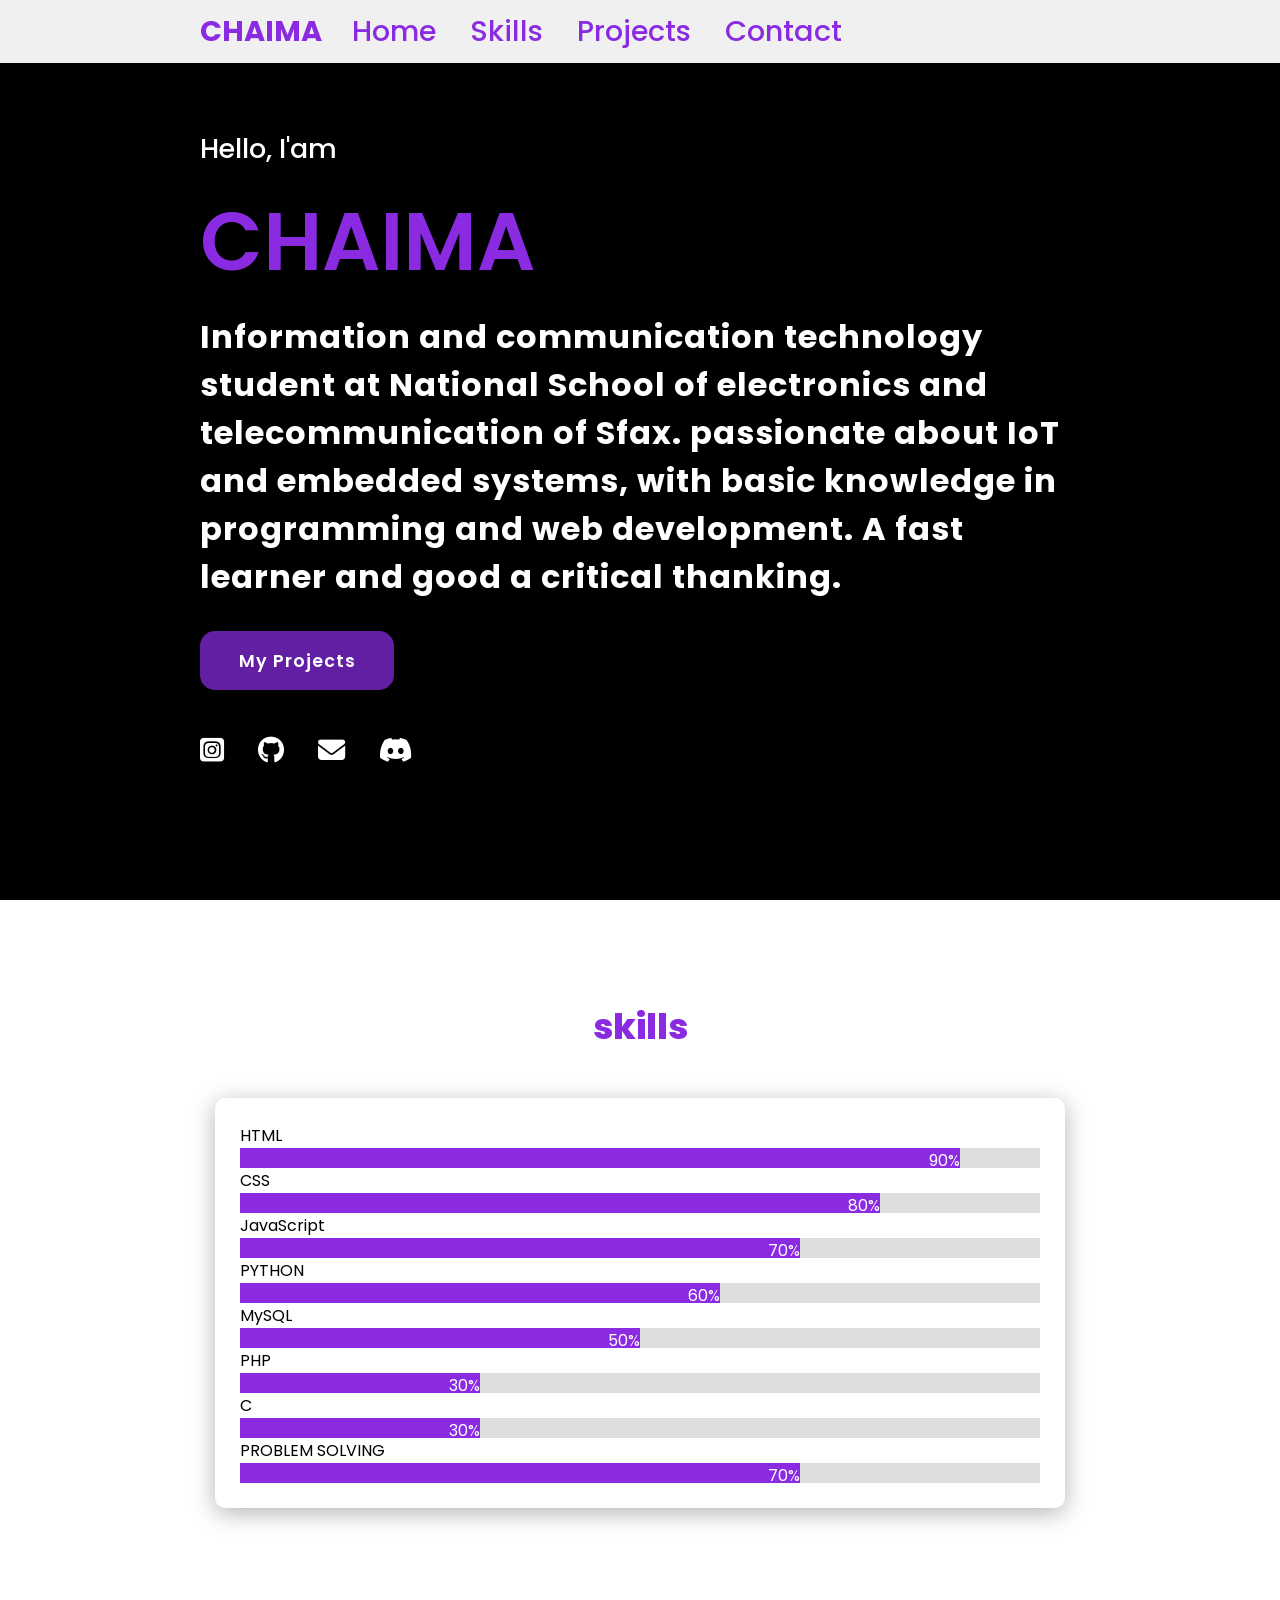
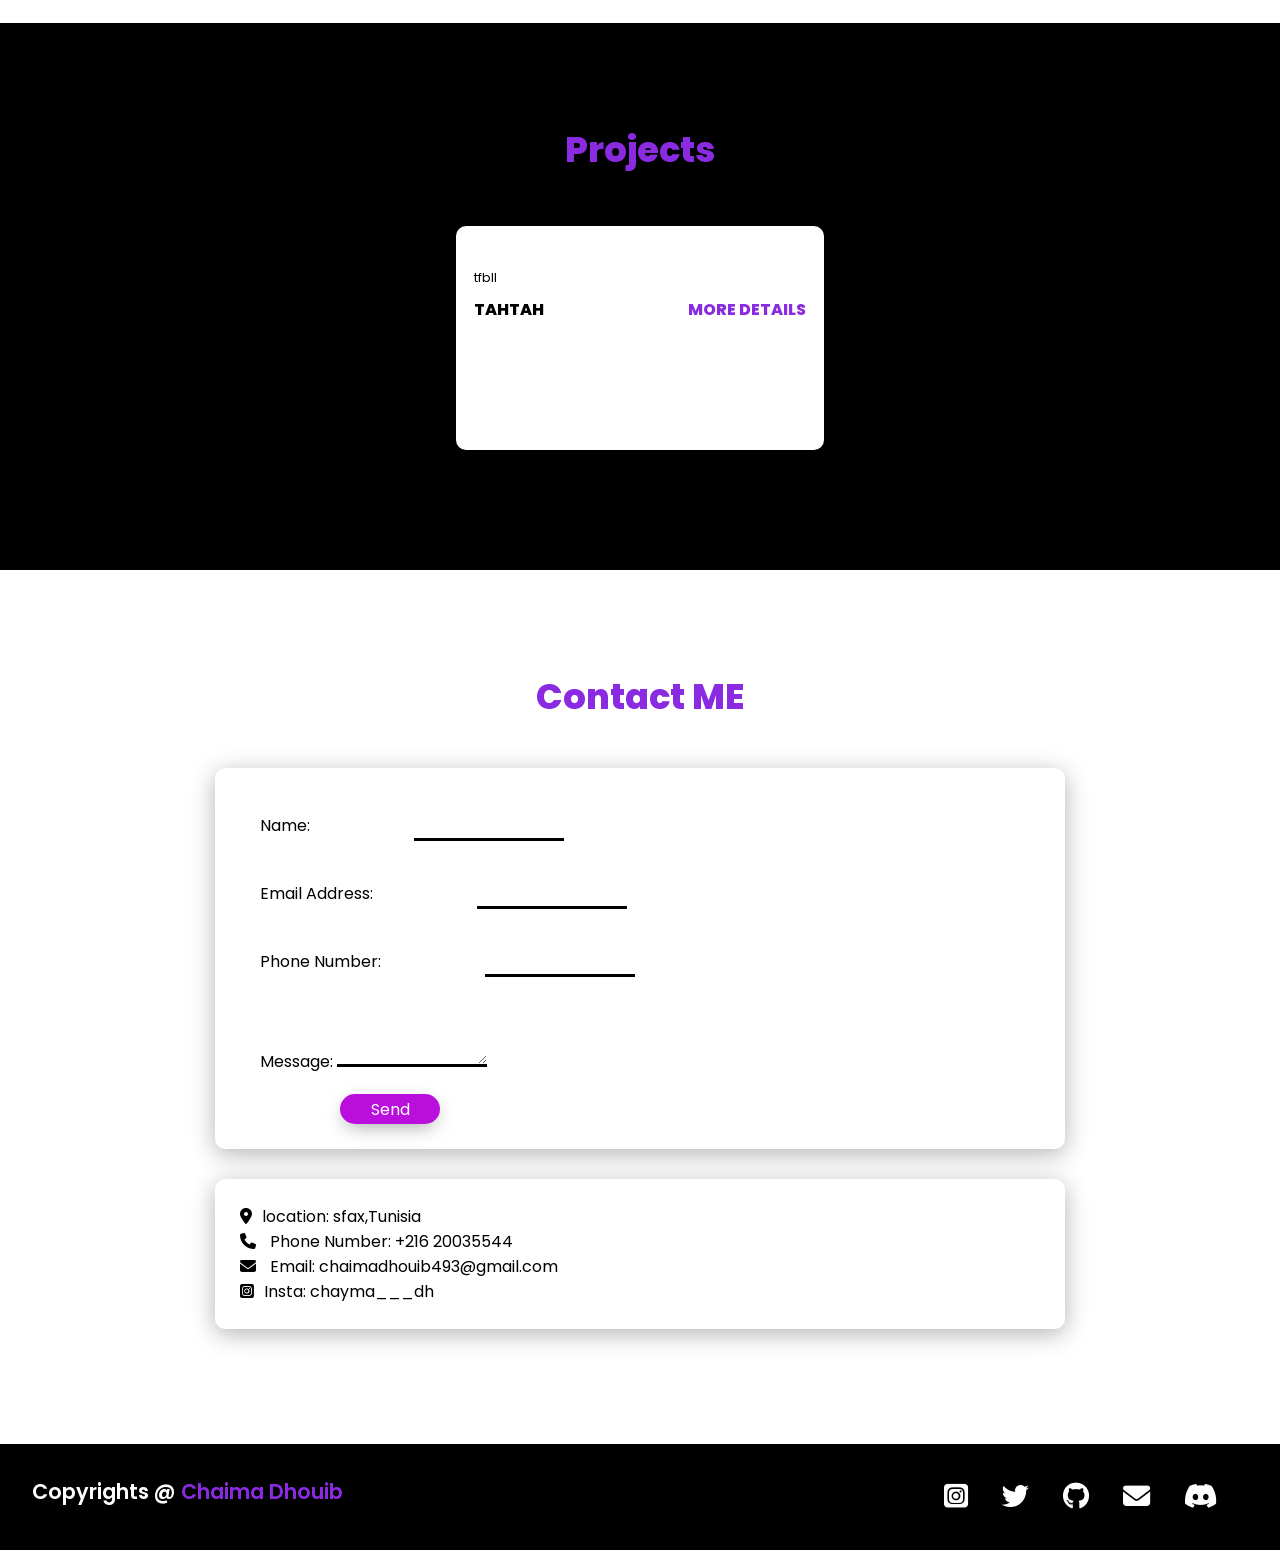
==== PORTFOLIO/index.html @ e85c55ae "Add files via upload" ====
<!DOCTYPE html>
<html lang="en">
<head>
    <meta charset="UTF-8">
    <meta name="viewport" content="width=device-width, initial-scale=1.0">
    <link rel="stylesheet" href="https://cdnjs.cloudflare.com/ajax/libs/font-awesome/6.5.2/css/all.min.css">
    <link rel="stylesheet" href="style.css">
    <script src="script.js"></script>
    <title>ChaimaDh</title>
</head>
<body>
    <header>
        <a href="#Home" class="logo">CHAIMA</a>
        <nav class="navigation">
            <a href="#Home">Home</a>
            <a href="#skills">Skills</a>
            <a href="#projects">Projects</a>
            <a href="#contact">Contact</a>
        </nav>
        <button class="toggle-button"><i class="fa-solid fa-bars"></i></button>
    </header>
    
    <div class="sidebar">
        <nav class="sidebar-navigation">
            <a href="#Home">Home</a>
            <a href="#skills">Skills</a>
            <a href="#projects">Project</a>
            <a href="#contact">Contact</a>
        </nav>
    </div>
    <div class="overlay"></div>



    <section class="main" id="Home">
        <div>
            <h2>Hello, I'am  <br> <span> CHAIMA</span></h2>
            <h3> 
                Information and communication technology student at National School of electronics and telecommunication
                of Sfax. passionate about IoT and embedded systems, 
                with basic knowledge in programming and web development. A fast learner and good a critical thanking.
            </h3>
            <a href="#projects" class="mainB">My Projects</a>
            <div class="social-icons">
                <a href="https://www.instagram.com/chayma___dh/"><i class="fa-brands fa-square-instagram"></i></a>
                <a href="https://github.com/ChaimaDh"><i class="fa-brands fa-github"></i></a>
                <a href="mailto:chaimadhouib493@gmail.com"><i class="fa-solid fa-envelope"></i></a>
                <a href=""><i class="fa-brands fa-discord"></i></a>
            </div>
        </div>
        
    </section>
    <section class="cards" id="skills">
        <h2 class="title">skills</h2>
        <div class="content">
             <div class="card">
                <p>HTML</p>
                <div class="container">
                     <div class="skills html">90%</div>
                </div>

                <p>CSS</p>
                <div class="container">
                    <div class="skills css">80%</div>
                </div>

                <p>JavaScript</p>
                <div class="container">
                    <div class="skills js">70%</div>
                </div>

                <p>PYTHON</p>
                <div class="container">
                    <div class="skills python">60%</div>
                </div>
                <p>MySQL</p>
                <div class="container">
                    <div class="skills MySQL">50%</div>
                </div>
                <p>PHP</p>
                <div class="container">
                    <div class="skills PHP">30%</div>
                </div>
                <p>C</p>
                <div class="container">
                    <div class="skills C">30%</div>
                </div>
                <p>PROBLEM SOLVING</p>
                <div class="container">
                    <div class="skills problemSolving">70%</div>
                </div>
                
                
            </div>
        </div>
        
    </section>
    <section class="projects" id="projects">
        <h2 class="title">Projects</h2>
        <div class="content">
            <div class="project-card">
                <div class="project-image"><img src="images/y.jpg" alt=""></div>
                <div class="project-info">
                    <p class="project-catg">tfbll </p>
                    <strong class="project-title">
                        <span>tahtah</span>
                        <a href="" class="more" onclick="test()">More details</a>
                    </strong>
                </div>
            </div>
        </div>
    </section>
    <section class="cards-contact" id="contact">
        <h2 class="title">Contact ME</h2>
        <div class="content">
            <div class="card contact-form">
                <form>
            
                    <div class="f">
                    <label for="name">Name:</label>
                    <input type="text" name="name" id="name">
                    </div>
                    <div class="f">
                    <label for="email">Email Address:</label>
                    <input type="email" name="email" id="email"></div>
                    <div class="f">
                    <label for="phone">Phone Number:</label>
                    <input type="tel" name="phone">
                    </div>
                    <div class="f">
                    <label for="message">Message:</label>
                    <textarea name="message" cols="30" rows=""></textarea>
                    </div>
                    <input type="submit" value="Send" id="button">
                </form>
                 </div>
                 <div class="card">
                    <ul>
                        <li><i class="fa-solid fa-location-dot"></i><span class="contact_info">location:</span> sfax,Tunisia</li>
                        <li><i class="fa-solid fa-phone"></i> <span class="contact_info">Phone Number:</span> +216 20035544</a></li>
                        <li><i class="fa-solid fa-envelope"></i> <span class="contact_info">Email:</span> chaimadhouib493@gmail.com</li>
                        <li><i class="fa-brands fa-square-instagram"></i><span class="contact_info">Insta:</span> chayma___dh</li>
                    </ul>
                 </div>
            </div>
    </section>
    <footer class="footer">
        <p class="footer-title"> Copyrights @ <span>Chaima Dhouib</span></p>
        <div class="social-icons">
            <a href="https://www.instagram.com/chayma___dh/"><i class="fa-brands fa-square-instagram"></i></a>
            <a href="https://twitter.com/chaima_dh9"><i class="fa-brands fa-twitter"></i></a>
            <a href="https://github.com/ChaimaDh"><i class="fa-brands fa-github"></i></a>
            <a href="mailto:chaimadhouib493@gmail.com"><i class="fa-solid fa-envelope"></i></a>
            <a href=""><i class="fa-brands fa-discord"></i></a>
        </div>
    </footer>

</body>
</html>
---- PORTFOLIO/style.css ----
@import url('https://fonts.googleapis.com/css2?family=Poppins:ital,wght@0,100;0,200;0,300;0,400;0,500;0,600;0,700;0,800;0,900;1,100;1,200;1,300;1,400;1,500;1,600;1,700;1,800;1,900&display=swap');
*{
    font-family: "Poppins", sans-serif;
    margin: 0;
    padding: 0;
    box-sizing: border-box;
    scroll-behavior: smooth;
}
header{
    background-color: #f0f0f0;
    width: 100%;
    position: fixed;
    z-index: 999;
    display: flex;
    justify-content: flex-start ;
    align-items: center;
    padding: 10px 200px;
}
.logo{
    text-decoration: none;
    color: blueviolet;
    font-weight: 700;
    font-size: 1.8em;
}
.navigation a{
    color: blueviolet;
    text-decoration: none;
    font-size: 1.8em;
    font-weight: 500;
    padding-left: 30px;
    transition: 0.7s ease;
}
.navigation a:hover{
    color: black;
    font-size: larger;
}
section{
    padding: 100px 200px;
}
.main{
    width: 100%;
    min-height: 100vh;
    display: flex;
    align-items: center;
    background-color: black;
}
.main h2{
    color: white;
    font-size: 1.7em;
    font-weight: 500;
}
.main h2 span{
    display: inline-block;
    margin-top: 10px;
    color: blueviolet;
    font-size: 3em;
    font-weight: 600;
}
.main h3{
    color: white;
    font-size: 2em;
    font-weight: 700;
    letter-spacing: 1px;
    margin-top: 10px;
    margin-bottom: 30px;
}
.mainB{
    color: white;
    background-color: rgba(137, 43, 226, 0.721);
    text-decoration: none;
    font-size: 1.1em;
    font-weight: 600;
    display: inline-block;
    padding: 0.9375em 2.1875em;
    letter-spacing: 1px;
    border-radius: 15px;
    margin-bottom: 40px;
    transition: 0.7s ease;
} 
.mainB:hover{
    background-color: #f0f0f0;
    color: blueviolet;
    transform: scale(1.1);
}
.social-icons a{
    color: white;
    font-size: 1.7em;
    padding-right: 30px;
}

.title{
    display: flex;
    justify-content: center;
    color: blueviolet;
    font-size: 2.2em;
    font-weight: 800;
    margin-bottom: 30px;
}
.content{
    display: flex;
    justify-content: center;
    flex-direction: row;
    flex-wrap: wrap;
}
.card{
    background-color: white;
    width: 201.25em;
    box-shadow: 0 5px 25px rgba(1 1 1 / 30%);
    border-radius: 10px;
    padding: 25px;
    margin: 15px;
    transition: 0.7s ease;
}
.card:hover{
    background-color: #f0f0f0;
    transform: scale(1.1);
}
.projects{
    background-color: black;
}
.projects .content{
    margin-top: 30px;
}
.project-card{
    background-color: white;
    border: 2px solid white;
    min-height: 14em;
    width: 23em;
    overflow: hidden;
    border-radius: 10px;
    margin: 20px;
    transition: 0.7s ease;
}
.project-card:hover{
    transform: scale(1.1);
}

.project-image img{
    width: 100%;
    transition: 0.7s ease;
}
.project-image:hover{
    opacity: 0.9;
}

.project-info{
    padding: 1em;
}
.project-catg{
    font-size: 0.8em;
    color:black;
}
.project-title{
    display: flex;
    justify-content: space-between;
    text-transform: uppercase;
    font-weight: 800;
    margin-top: 10px;
}
.more{
    text-decoration: none;
    color: blueviolet;
}
.more:hover{
    color: rgb(255, 0, 238);
    transform: scale(1.1);
}
.footer{
    background-color: black;
    color: white;
    padding: 2em;
    display: flex;
    justify-content: space-between;
}
.footer-title{
    font-size: 1.3em;
    font-weight: 600;
}
.footer-title span {
    color: blueviolet;
}


/* Container for skill bars */
.container {
  width: 100%;
  height: 20px;
  background-color: #ddd; }

.skills {
  text-align: right; 
  padding-bottom: 10px; 
  color: white; 
}

.html { height: 20px; width: 90%; background-color: blueviolet;}
.css { height: 20px; width: 80%; background-color: blueviolet;} 
.js {  height: 20px; width: 70%; background-color: blueviolet;}
.python{ height: 20px; width: 60%; background-color: blueviolet;} 
.C{ height: 20px; width: 30%; background-color: blueviolet;} 
.MySQL{ height: 20px; width: 50%; background-color: blueviolet;} 
.PHP{ height: 20px; width: 30%; background-color: blueviolet;} 
.problemSolving{ height: 20px; width:70%; background-color: blueviolet;} 

input{
    width: 150px;
    height:25px;
    margin-left: 100px;
    border-top: 0;
    border-left: 0;
    border-right: 0;
    border-bottom: 3px solid black;
    background-color: #dddddd00;
}
textarea{
    width: 150px;
    height: 50px;
    border-top: 0;
    border-left: 0;
    border-right: 0;
    border-bottom: 3px solid black;
    background-color: #dddddd00;
}
.f{ padding: 20px;}
#button{
    width: 100px;
    height: 30px;
    border: 0;
    outline: none;
    background: rgb(186, 15, 220);
    color: #fff;
    font-size: 16px;
    border-radius: 40px;
    text-align: center;
    box-shadow: 0 6px 20px -5px rgba(0, 0, 0, 0.4);
    overflow: hidden;
    cursor: pointer;
    transition: 0.7s ease;
}
#button:hover{
    background-color: #f0f0f0;
    color: blueviolet;
    transform: scale(1.1);
    box-shadow: 0 6px 20px 3px rgba(0, 0, 0, 0.4);
}
ul{
    list-style-type: none;
}
.contact_info{
    margin-left: 10px;
}

.toggle-button {
    display: none;
    border: none;
    cursor: pointer;
    background-color: #f8f3f3;
    color: blueviolet;
    padding-bottom:10px 25px;
    margin-right: 10px;
    box-shadow: 0 6px 20px 3px rgba(0, 0, 0, 0.4);
    width: 80px;
    height: 40px;
    border-radius: 25px;
}

/* Sidebar styles */

.sidebar {
    position: fixed;
    top: 0;
    left: -250px; 
    width: 250px;
    height: 100%;
    background-color: #000000;
    transition: left 0.3s ease;
}

.sidebar.active {
    left: 0;
}
/*
@media screen and (min-width: 908px) {
    .navigation {
        display: none;
    }
}
*/
@media screen and (max-width: 768px) {
    .toggle-button {
        display: inline;

    }

    .navigation {
        display: none;
    }
    header{
        padding: 0 50px;
    }

    .navigation.active {
        display: flex;
        flex-direction: column;
        background-color: #000000;
        position: fixed;
        top: 0;
        left: 0;
        width: 100%;
        height: 100%;
        z-index: 999;
    }

    .navigation a {
        color: blueviolet;
        text-decoration: none;
        font-size: 1.5em;
        padding: 20px;
        transition: 0.7s ease;
    }
    .navigation a:hover {
        color: black;
    }
}
/* Sidebar styles */

.sidebar {
    position: fixed;
    top: 0;
    left: -40%;
    width: 40%;
    height: 100%;
    background-color: white;
    transition: left 0.3s ease;
    z-index: 999; 
    overflow-x: hidden;
    
}

.sidebar.active {
    left: 0;
}

.sidebar-navigation {
    display: flex;
    flex-direction: column;
    padding-top: 50px; 
}

.sidebar-navigation a {
    color:  blueviolet;
    text-decoration: none;
    display: flex;
    justify-content: center;
    align-items: center;
    font-size: 1.5em;
    padding: 20px;
    transition: 0.7s ease;
}

.sidebar-navigation a:hover {
    color: rgb(255, 255, 255); 
}

/* Overlay styles */

.overlay {
    position: fixed;
    top: 0;
    left: 0;
    width: 100%;
    height: 100%;
    background-color: rgba(0, 0, 0, 0); 
    z-index: 998;
    display: none; 
}
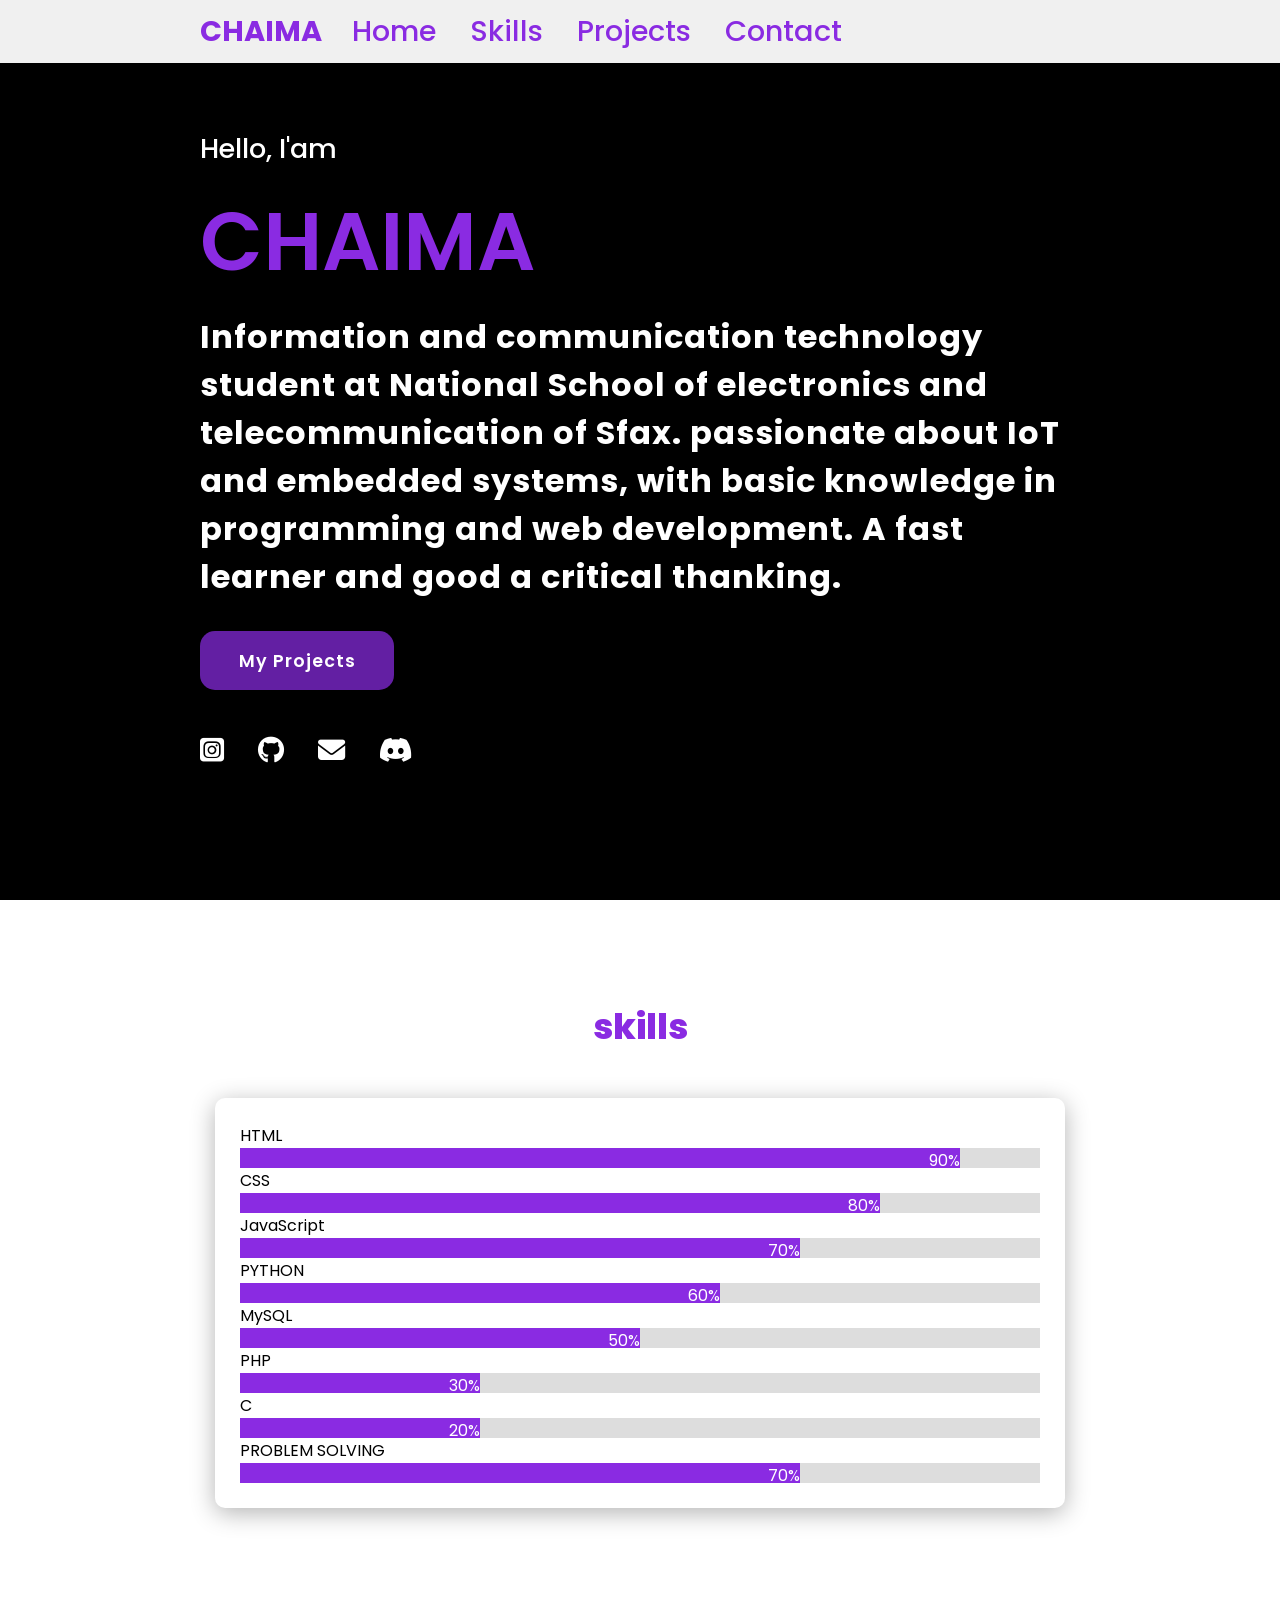
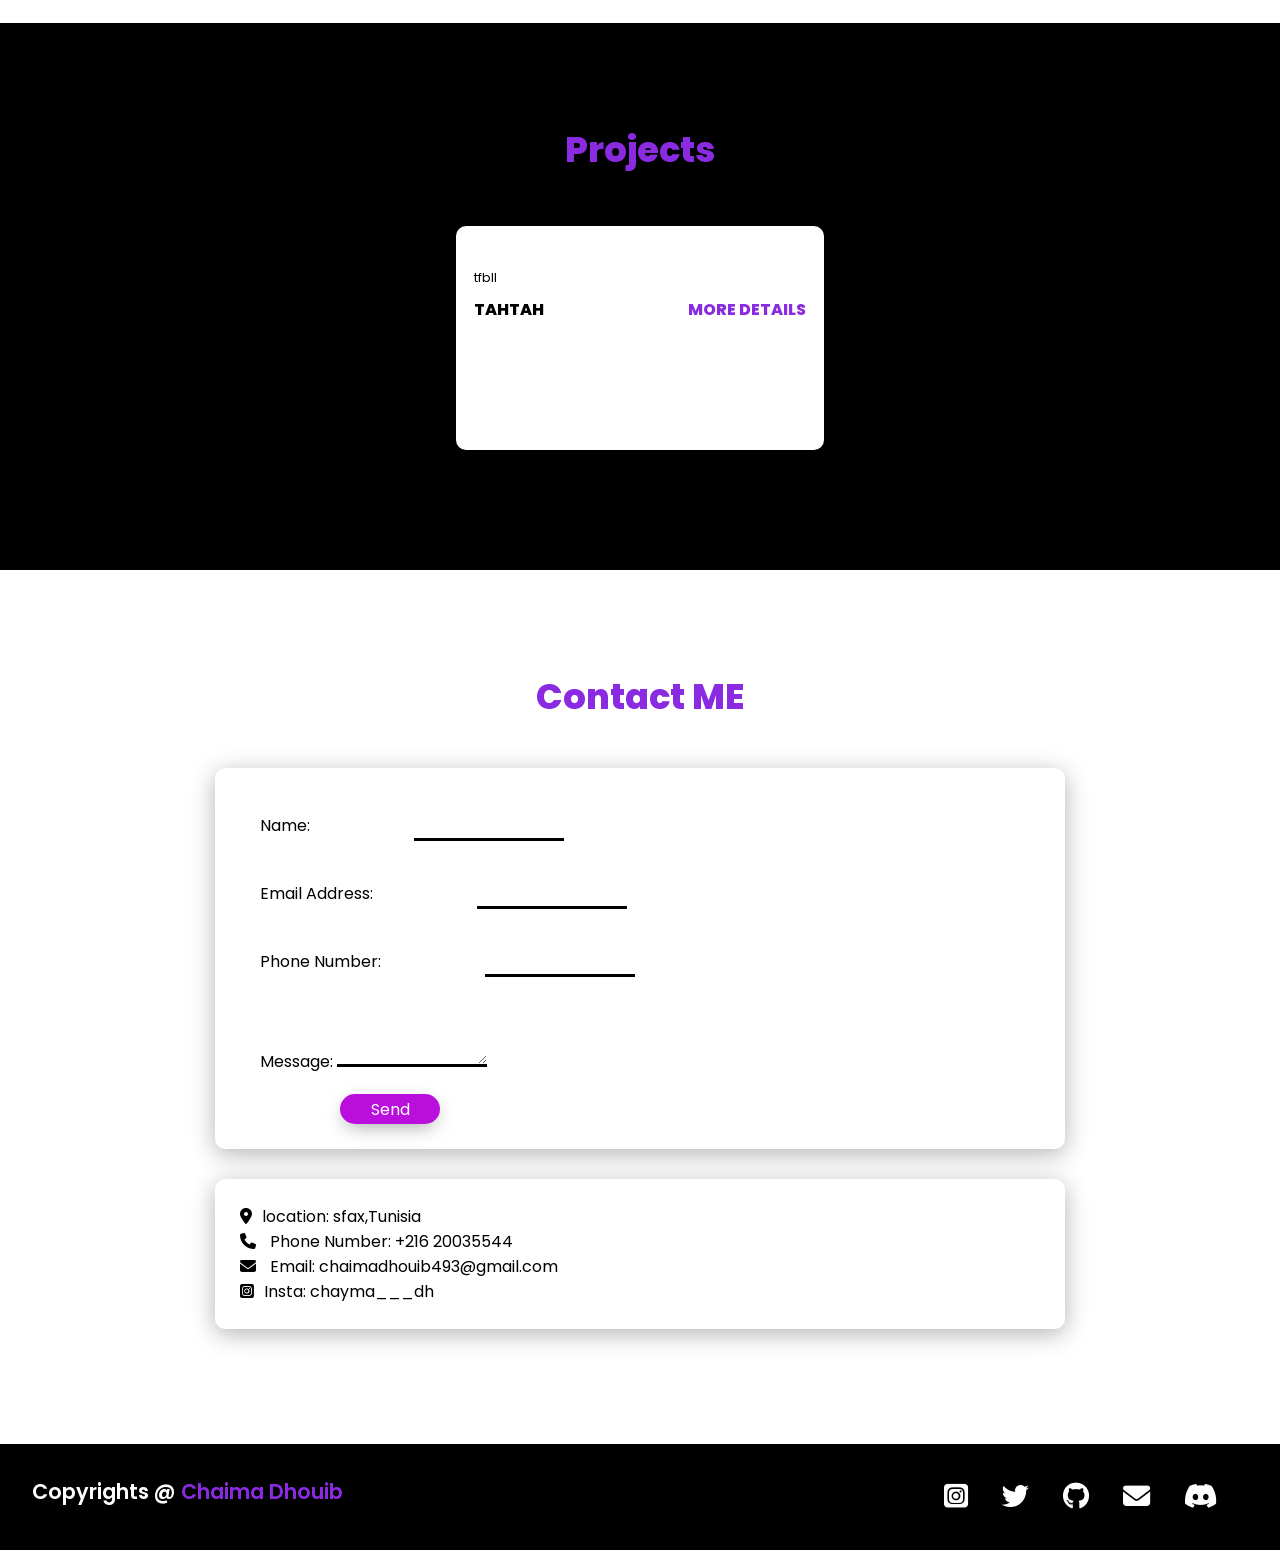
==== commit d045f015: "Update index.html" ====
--- a/PORTFOLIO/index.html
+++ b/PORTFOLIO/index.html
@@ -83,7 +83,7 @@
                 </div>
                 <p>C</p>
                 <div class="container">
-                    <div class="skills C">30%</div>
+                    <div class="skills C">20%</div>
                 </div>
                 <p>PROBLEM SOLVING</p>
                 <div class="container">
@@ -156,4 +156,4 @@
     </footer>
 
 </body>
-</html>+</html>
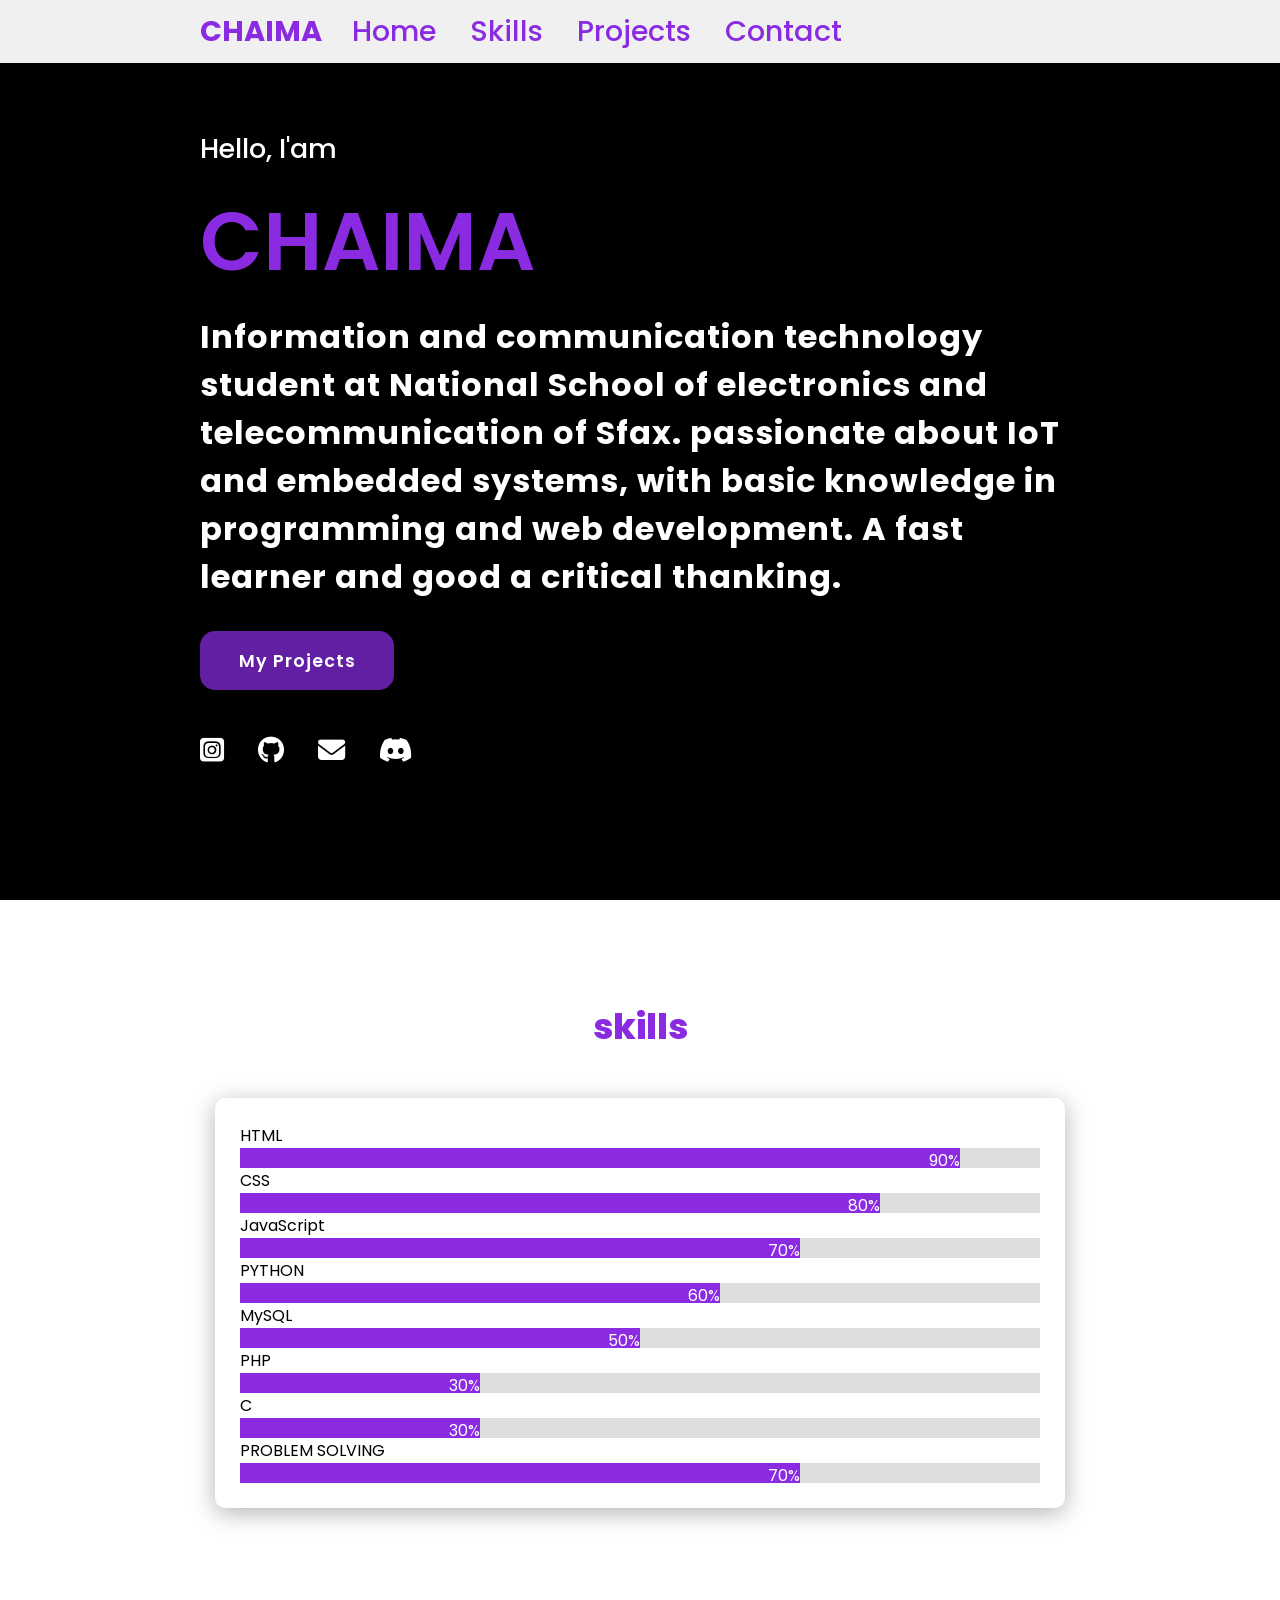
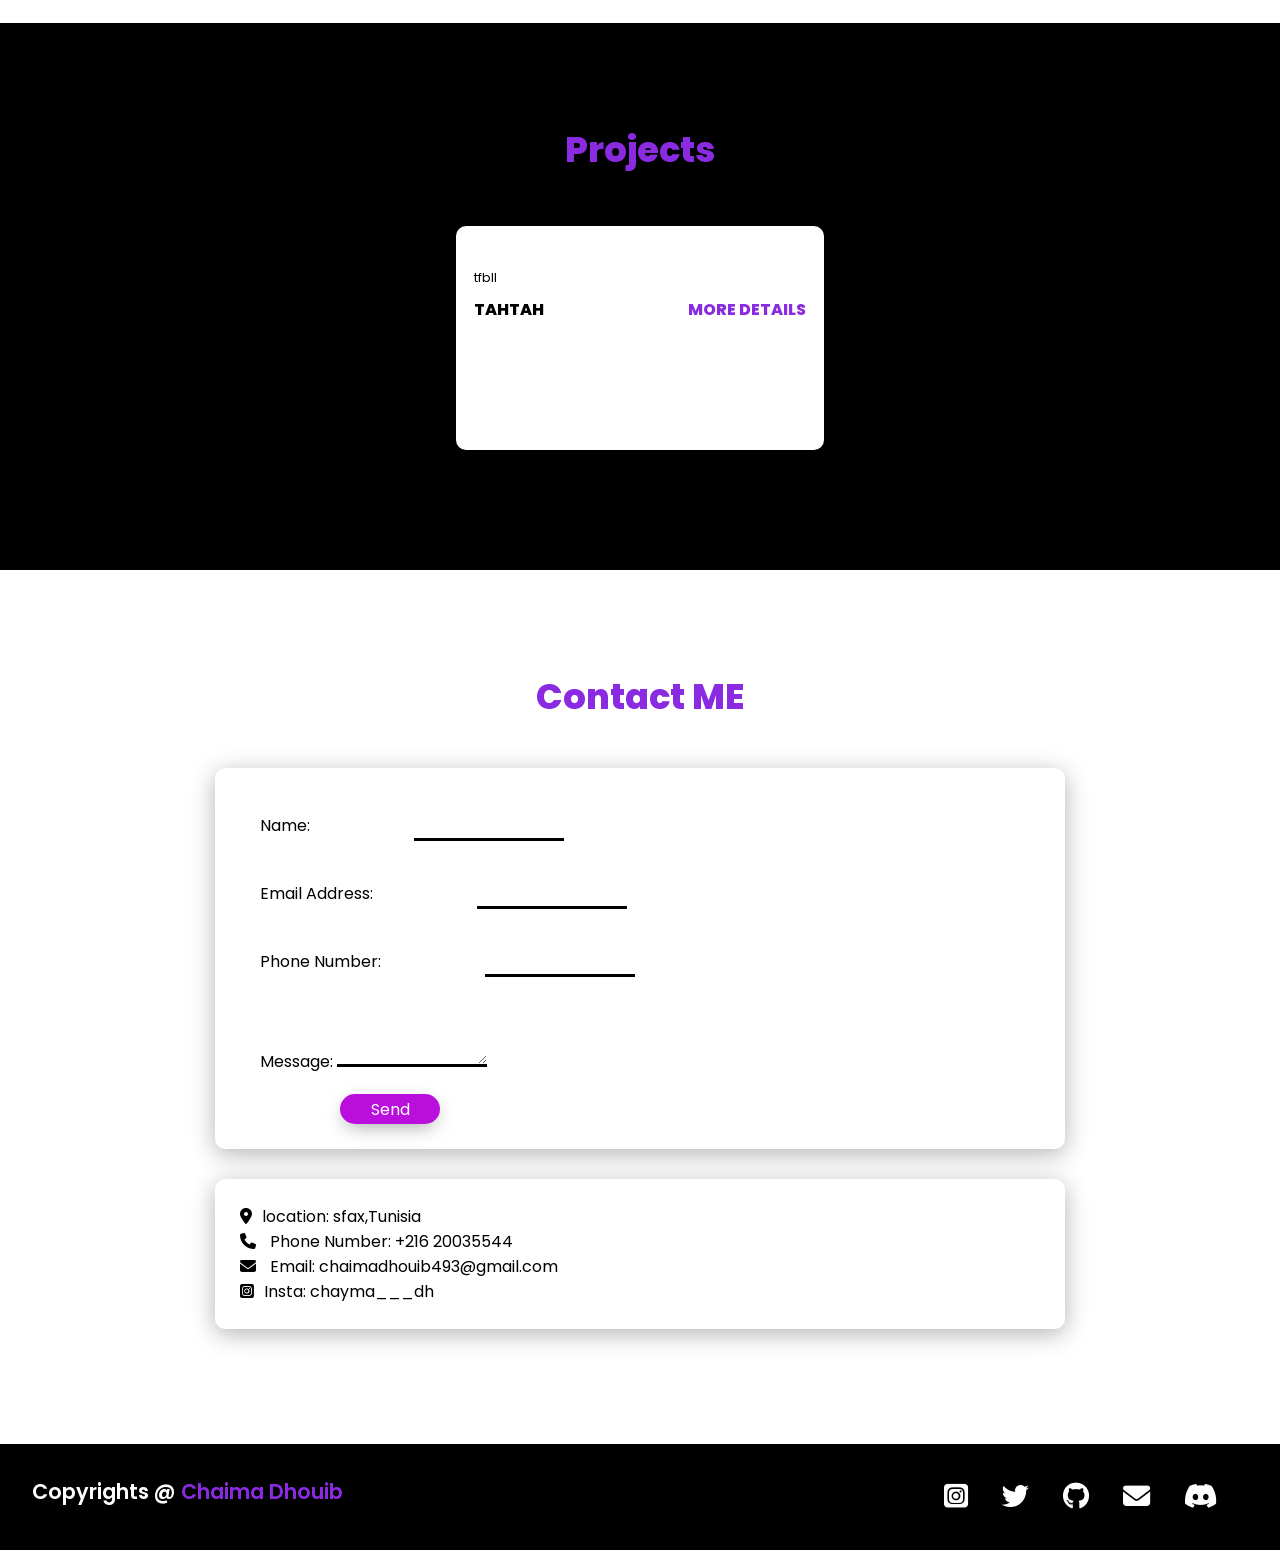
==== commit 38d0ff82: "Update index.html" ====
--- a/PORTFOLIO/index.html
+++ b/PORTFOLIO/index.html
@@ -83,7 +83,7 @@
                 </div>
                 <p>C</p>
                 <div class="container">
-                    <div class="skills C">20%</div>
+                    <div class="skills C">30%</div>
                 </div>
                 <p>PROBLEM SOLVING</p>
                 <div class="container">
